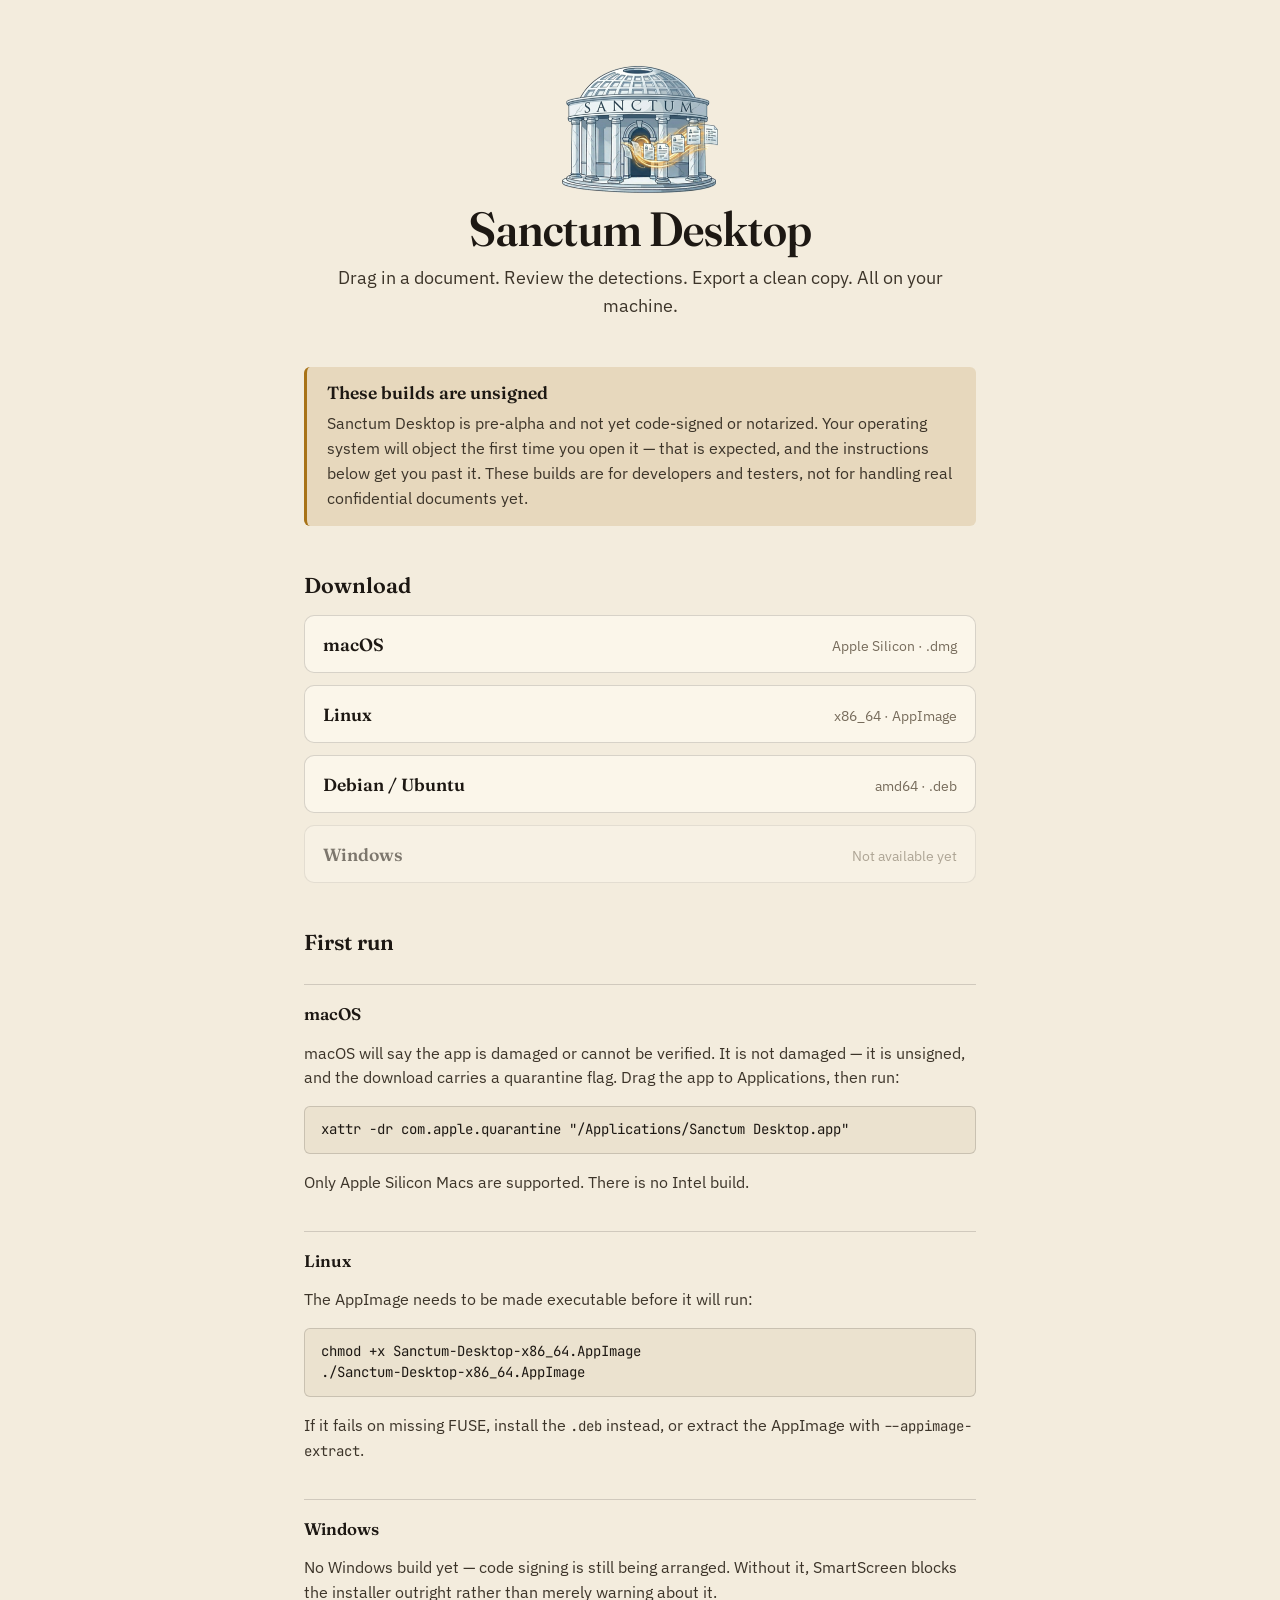
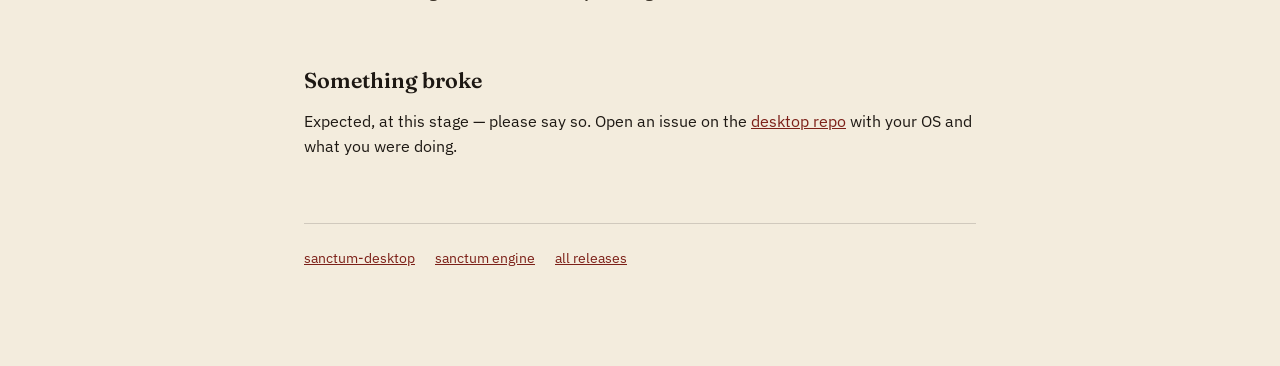
==== index.html @ e1bd347e "Serve the download page without asking for JavaScript index.html carries all three download URLs in " ====
<!doctype html>
<html lang="en">
  <head>
    <meta charset="utf-8" />
    <meta name="viewport" content="width=device-width, initial-scale=1" />
    <title>Sanctum Desktop — Download</title>
    <meta
      name="description"
      content="Drag in a document. Review the detections. Export a clean copy. All on your machine."
    />
    <link rel="icon" href="assets/sanctum-logo.png" />
    <link rel="preconnect" href="https://fonts.googleapis.com" />
    <link rel="preconnect" href="https://fonts.gstatic.com" crossorigin />
    <link
      href="https://fonts.googleapis.com/css2?family=Fraunces:opsz,wght@9..144,400;9..144,600&family=IBM+Plex+Sans:wght@400;500;600&family=JetBrains+Mono:wght@400&display=swap"
      rel="stylesheet"
    />
    <link rel="stylesheet" href="style.css" />
    <script type="module" src="os.js"></script>
  </head>

  <body>
    <main>
      <header class="masthead">
        <img class="logo" src="assets/sanctum-logo.png" alt="" width="160" />
        <h1>Sanctum Desktop</h1>
        <p class="tagline">
          Drag in a document. Review the detections. Export a clean copy. All on
          your machine.
        </p>
      </header>

      <aside class="notice" role="note">
        <h2>These builds are unsigned</h2>
        <p>
          Sanctum Desktop is pre-alpha and not yet code-signed or notarized.
          Your operating system will object the first time you open it — that is
          expected, and the instructions below get you past it. These builds are
          for developers and testers, not for handling real confidential
          documents yet.
        </p>
      </aside>

      <section id="download">
        <h2>Download</h2>

        <ul class="downloads">
          <li class="dl-item" data-for="mac">
            <a
              class="dl"
              data-platform="mac"
              href="https://github.com/FilippoTonci/sanctum-desktop/releases/latest/download/Sanctum-Desktop-arm64.dmg"
            >
              <span class="dl-os">macOS</span>
              <span class="dl-meta">Apple Silicon · .dmg</span>
            </a>
          </li>

          <li class="dl-item" data-for="linux">
            <a
              class="dl"
              data-platform="linux"
              href="https://github.com/FilippoTonci/sanctum-desktop/releases/latest/download/Sanctum-Desktop-x86_64.AppImage"
            >
              <span class="dl-os">Linux</span>
              <span class="dl-meta">x86_64 · AppImage</span>
            </a>
          </li>

          <li class="dl-item" data-for="linux">
            <a
              class="dl"
              data-platform="linux"
              href="https://github.com/FilippoTonci/sanctum-desktop/releases/latest/download/sanctum-desktop-amd64.deb"
            >
              <span class="dl-os">Debian / Ubuntu</span>
              <span class="dl-meta">amd64 · .deb</span>
            </a>
          </li>

          <li class="dl-item dl-unavailable" data-for="windows">
            <span class="dl">
              <span class="dl-os">Windows</span>
              <span class="dl-meta">Not available yet</span>
            </span>
          </li>
        </ul>

        <p id="version" class="version" hidden></p>
      </section>

      <section class="first-run">
        <h2>First run</h2>

        <article class="instructions" data-for="mac">
          <h3>macOS</h3>
          <p>
            macOS will say the app is damaged or cannot be verified. It is not
            damaged — it is unsigned, and the download carries a quarantine
            flag. Drag the app to Applications, then run:
          </p>
          <pre><code>xattr -dr com.apple.quarantine "/Applications/Sanctum Desktop.app"</code></pre>
          <p>Only Apple Silicon Macs are supported. There is no Intel build.</p>
        </article>

        <article class="instructions" data-for="linux">
          <h3>Linux</h3>
          <p>The AppImage needs to be made executable before it will run:</p>
          <pre><code>chmod +x Sanctum-Desktop-x86_64.AppImage
./Sanctum-Desktop-x86_64.AppImage</code></pre>
          <p>
            If it fails on missing FUSE, install the <code>.deb</code> instead,
            or extract the AppImage with <code>--appimage-extract</code>.
          </p>
        </article>

        <article class="instructions" data-for="windows">
          <h3>Windows</h3>
          <p>
            No Windows build yet — code signing is still being arranged. Without
            it, SmartScreen blocks the installer outright rather than merely
            warning about it.
          </p>
        </article>
      </section>

      <section class="reporting">
        <h2>Something broke</h2>
        <p>
          Expected, at this stage — please say so. Open an issue on the
          <a href="https://github.com/FilippoTonci/sanctum-desktop/issues"
            >desktop repo</a
          >
          with your OS and what you were doing.
        </p>
      </section>

      <footer>
        <a href="https://github.com/FilippoTonci/sanctum-desktop"
          >sanctum-desktop</a
        >
        <a href="https://github.com/FilippoTonci/sanctum">sanctum engine</a>
        <a href="https://github.com/FilippoTonci/sanctum-desktop/releases"
          >all releases</a
        >
      </footer>
    </main>
  </body>
</html>
---- style.css ----
/* Tokens copied verbatim from sanctum-desktop/src/renderer/src/index.css.
   If one looks wrong, fix it there and re-copy — the site and the app should
   not drift apart. */
:root {
  color-scheme: light dark;

  --paper: #f3ecdd;
  --paper-elevated: #fbf6ea;
  --paper-sunken: #ebe2cf;
  --ink: #1d1813;
  --ink-soft: #3c3429;
  --ink-muted: #766b5b;
  --hairline: rgba(29, 24, 19, 0.16);
  --oxblood: #7c2018;
  --oxblood-hover: #5e160f;
  --saffron: #a87317;
  --saffron-soft: rgba(168, 115, 23, 0.16);

  --font-display: 'Fraunces', 'Iowan Old Style', 'Hoefler Text', serif;
  --font-body: 'IBM Plex Sans', 'Inter', system-ui, sans-serif;
  --font-mono: 'JetBrains Mono', ui-monospace, SFMono-Regular, Menlo, monospace;

  --radius-md: 6px;
  --radius-lg: 10px;
}

@media (prefers-color-scheme: dark) {
  :root {
    --paper: #1a1612;
    --paper-elevated: #221c16;
    --paper-sunken: #14110d;
    --ink: #ece2cb;
    --ink-soft: #c8bca1;
    --ink-muted: #968a72;
    --hairline: rgba(236, 226, 203, 0.14);
    --oxblood: #d96a5d;
    --oxblood-hover: #e88679;
    --saffron: #d9a854;
    --saffron-soft: rgba(217, 168, 84, 0.18);
  }
}

* {
  box-sizing: border-box;
}

body {
  margin: 0;
  padding: 0;
  background: var(--paper);
  color: var(--ink);
  font-family: var(--font-body);
  font-size: 16px;
  line-height: 1.55;
  -webkit-font-smoothing: antialiased;
}

main {
  max-width: 44rem;
  /* 16px side gutter at phone width. */
  margin: 0 auto;
  padding: 4rem 1rem 6rem;
}

h1,
h2,
h3 {
  font-family: var(--font-display);
  font-weight: 600;
  line-height: 1.15;
  margin: 0 0 0.5rem;
}

h1 {
  font-size: clamp(2rem, 7vw, 3rem);
  font-variation-settings: 'opsz' 144, 'SOFT' 30, 'WONK' 0;
}

h2 {
  font-size: 1.35rem;
}

h3 {
  font-size: 1.05rem;
}

code,
pre {
  font-family: var(--font-mono);
  font-size: 0.875rem;
}

pre {
  background: var(--paper-sunken);
  border: 1px solid var(--hairline);
  border-radius: var(--radius-md);
  padding: 0.75rem 1rem;
  /* Long commands scroll rather than widening the page on a phone. */
  overflow-x: auto;
}

a {
  color: var(--oxblood);
}

/* ---- Masthead ---- */

.masthead {
  text-align: center;
  margin-bottom: 3rem;
}

.logo {
  /* Source is 320px wide, so 160 keeps it exactly 2x for retina. */
  max-width: min(160px, 40vw);
  height: auto;
}

.tagline {
  font-size: 1.1rem;
  color: var(--ink-soft);
  margin: 0.5rem 0 0;
}

/* ---- Unsigned notice ---- */

.notice {
  background: var(--saffron-soft);
  border-left: 3px solid var(--saffron);
  border-radius: var(--radius-md);
  padding: 1rem 1.25rem;
  margin-bottom: 3rem;
}

.notice h2 {
  font-size: 1.1rem;
}

.notice p {
  margin: 0;
  color: var(--ink-soft);
}

/* ---- Downloads ---- */

.downloads {
  list-style: none;
  margin: 1rem 0 0;
  padding: 0;
  display: flex;
  flex-direction: column;
  gap: 0.75rem;
}

.dl {
  display: flex;
  flex-wrap: wrap;
  align-items: baseline;
  justify-content: space-between;
  gap: 0.5rem;
  padding: 0.9rem 1.15rem;
  background: var(--paper-elevated);
  border: 1px solid var(--hairline);
  border-radius: var(--radius-lg);
  text-decoration: none;
  color: var(--ink);
}

a.dl:hover {
  border-color: var(--oxblood);
}

.dl-os {
  font-family: var(--font-display);
  font-size: 1.1rem;
  font-weight: 600;
}

.dl-meta {
  font-size: 0.875rem;
  color: var(--ink-muted);
}

.dl-unavailable .dl {
  opacity: 0.55;
  cursor: not-allowed;
}

.version {
  margin: 1rem 0 0;
  font-size: 0.875rem;
  color: var(--ink-muted);
  text-align: center;
}

/* ---- OS-aware emphasis ----
   Driven entirely by the data-os attribute that os.js sets on <body>. With no
   JS the attribute is absent, every selector below misses, and the page renders
   in document order with all downloads weighted equally — which is a correct
   page, not a degraded one. */

body[data-os='mac'] .dl-item[data-for='mac'],
body[data-os='linux'] .dl-item[data-for='linux'] {
  order: -1;
}

body[data-os='mac'] .dl-item[data-for='mac'] a.dl,
body[data-os='linux'] .dl-item[data-for='linux'] a.dl {
  background: var(--oxblood);
  border-color: var(--oxblood);
  color: var(--paper-elevated);
}

body[data-os='mac'] .dl-item[data-for='mac'] a.dl:hover,
body[data-os='linux'] .dl-item[data-for='linux'] a.dl:hover {
  background: var(--oxblood-hover);
}

body[data-os='mac'] .dl-item[data-for='mac'] .dl-meta,
body[data-os='linux'] .dl-item[data-for='linux'] .dl-meta {
  color: var(--paper-sunken);
}

/* ---- First-run instructions ---- */

.first-run,
.reporting {
  margin-top: 3rem;
}

.instructions {
  border-top: 1px solid var(--hairline);
  padding-top: 1.25rem;
  margin-top: 1.25rem;
}

.instructions p {
  color: var(--ink-soft);
}

body[data-os='mac'] .instructions[data-for='mac'],
body[data-os='linux'] .instructions[data-for='linux'] {
  order: -1;
}

/* Non-matching instructions stay on the page — a tester may be downloading for
   a different machine — but recede. */
body[data-os='mac'] .instructions:not([data-for='mac']),
body[data-os='linux'] .instructions:not([data-for='linux']),
body[data-os='windows'] .instructions:not([data-for='windows']) {
  opacity: 0.6;
}

.first-run {
  display: flex;
  flex-direction: column;
}

.first-run > h2 {
  order: -2;
}

/* ---- Footer ---- */

footer {
  margin-top: 4rem;
  padding-top: 1.5rem;
  border-top: 1px solid var(--hairline);
  display: flex;
  flex-wrap: wrap;
  gap: 1.25rem;
  font-size: 0.875rem;
}
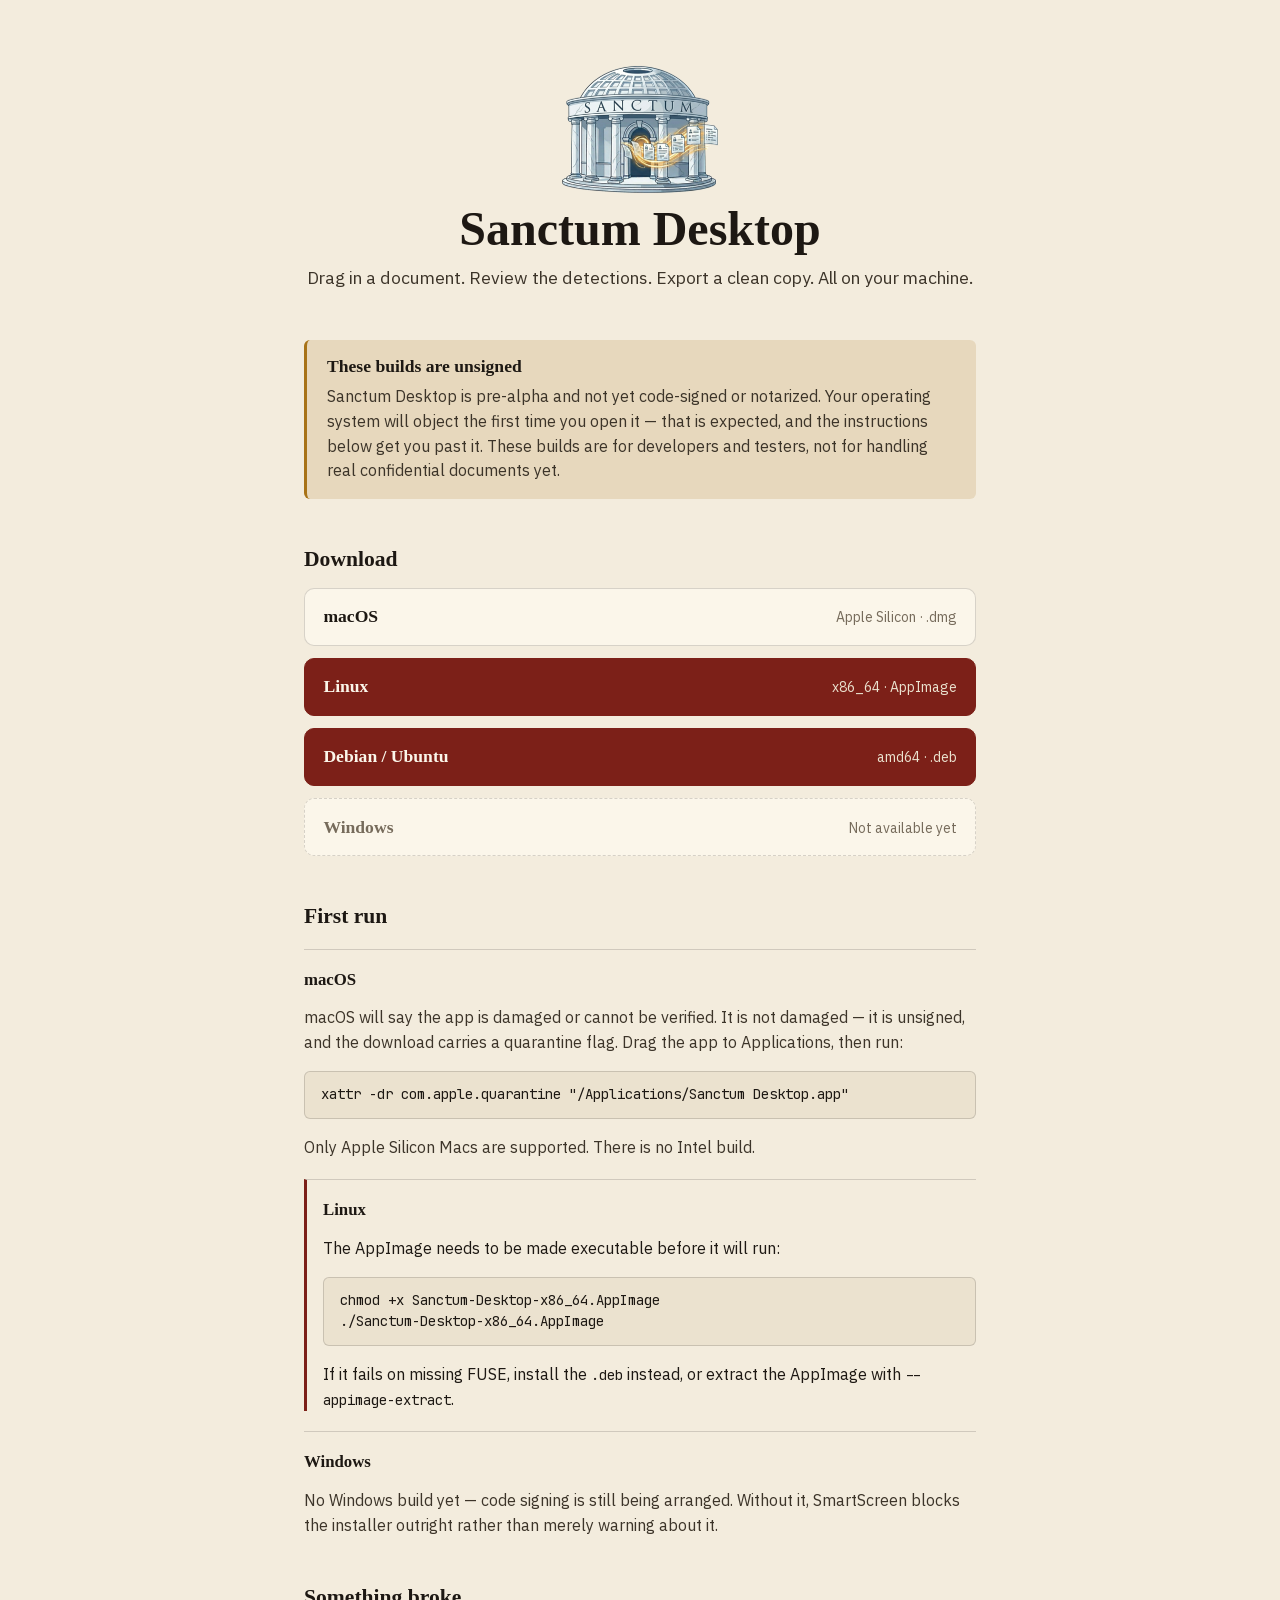
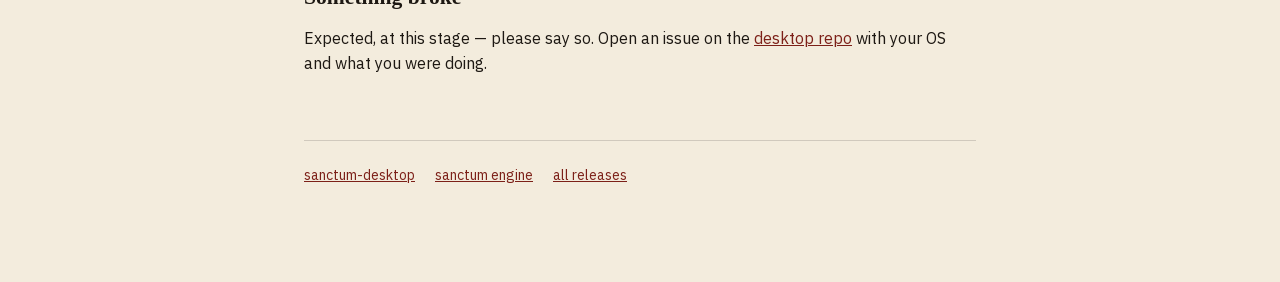
==== commit 7fd43042: "Serve our own fonts, and stop reordering the page Two calls Filippo delegated.  Fonts are now self-h" ====
--- a/index.html
+++ b/index.html
@@ -9,13 +9,23 @@
       content="Drag in a document. Review the detections. Export a clean copy. All on your machine."
     />
     <link rel="icon" href="assets/sanctum-logo.png" />
-    <link rel="preconnect" href="https://fonts.googleapis.com" />
-    <link rel="preconnect" href="https://fonts.gstatic.com" crossorigin />
+    <link rel="stylesheet" href="style.css" />
+    <!-- The two faces that render above the fold; the mono face is only used
+         further down, in the xattr command. -->
     <link
-      href="https://fonts.googleapis.com/css2?family=Fraunces:opsz,wght@9..144,400;9..144,600&family=IBM+Plex+Sans:wght@400;500;600&family=JetBrains+Mono:wght@400&display=swap"
-      rel="stylesheet"
+      rel="preload"
+      href="assets/fonts/fraunces-400-600.woff2"
+      as="font"
+      type="font/woff2"
+      crossorigin
     />
-    <link rel="stylesheet" href="style.css" />
+    <link
+      rel="preload"
+      href="assets/fonts/ibm-plex-sans-400.woff2"
+      as="font"
+      type="font/woff2"
+      crossorigin
+    />
     <script type="module" src="os.js"></script>
   </head>
 
--- a/style.css
+++ b/style.css
@@ -1,3 +1,35 @@
+/* Self-hosted so the page makes no third-party request. This page's pitch is
+   "All on your machine" for a tool whose users care about exactly that, and
+   Google Fonts transmits every visitor's IP to Google. Only the `latin` subset
+   is included; licences in assets/fonts/OFL.txt.
+
+   Fraunces is the variable file, which is what makes the 'SOFT' and 'WONK'
+   axes in --fraunces-display below actually do something — served from Google
+   without those axes requested, they were inert. */
+@font-face {
+  font-family: 'Fraunces';
+  font-style: normal;
+  font-weight: 400 600;
+  font-display: swap;
+  src: url('assets/fonts/fraunces-400-600.woff2') format('woff2');
+}
+
+@font-face {
+  font-family: 'IBM Plex Sans';
+  font-style: normal;
+  font-weight: 400;
+  font-display: swap;
+  src: url('assets/fonts/ibm-plex-sans-400.woff2') format('woff2');
+}
+
+@font-face {
+  font-family: 'JetBrains Mono';
+  font-style: normal;
+  font-weight: 400;
+  font-display: swap;
+  src: url('assets/fonts/jetbrains-mono-400.woff2') format('woff2');
+}
+
 /* Tokens copied verbatim from sanctum-desktop/src/renderer/src/index.css.
    If one looks wrong, fix it there and re-copy — the site and the app should
    not drift apart. */
@@ -182,14 +214,21 @@
 }
 
 .dl-unavailable .dl {
-  opacity: 0.55;
+  /* Not opacity: it composited this text to 2.18:1, below even the 3:1
+     large-text floor — and it is the only thing telling a Windows visitor why
+     there is no button. --ink-muted on --paper-elevated is 4.84:1. */
+  color: var(--ink-muted);
+  background: var(--paper-elevated);
+  border-style: dashed;
   cursor: not-allowed;
 }
 
 .version {
   margin: 1rem 0 0;
   font-size: 0.875rem;
-  color: var(--ink-muted);
+  /* --ink-soft, not --ink-muted: this sits on --paper, where --ink-muted is
+     4.44:1 and misses AA. On --paper-elevated it would be fine. */
+  color: var(--ink-soft);
   text-align: center;
 }
 
@@ -197,12 +236,12 @@
    Driven entirely by the data-os attribute that os.js sets on <body>. With no
    JS the attribute is absent, every selector below misses, and the page renders
    in document order with all downloads weighted equally — which is a correct
-   page, not a degraded one. */
-
-body[data-os='mac'] .dl-item[data-for='mac'],
-body[data-os='linux'] .dl-item[data-for='linux'] {
-  order: -1;
-}
+   page, not a degraded one.
+
+   Emphasis only, never reordering. Moving a row with `order` left tab order
+   and screen-reader order disagreeing with what a Linux visitor saw: the first
+   Tab press landed on the macOS .dmg (WCAG 1.3.2 / 2.4.3). Colour identifies
+   the visitor's platform in a four-row list just as fast. */
 
 body[data-os='mac'] .dl-item[data-for='mac'] a.dl,
 body[data-os='linux'] .dl-item[data-for='linux'] a.dl {
@@ -238,26 +277,21 @@
   color: var(--ink-soft);
 }
 
+/* Non-matching instructions stay on the page — a tester may be downloading for
+   a different machine — and stay fully legible. The visitor's own platform is
+   pulled forward instead of the others being pushed back, because dimming by
+   opacity put this copy at 3.42:1. Emphasis costs nothing; legibility did. */
 body[data-os='mac'] .instructions[data-for='mac'],
-body[data-os='linux'] .instructions[data-for='linux'] {
-  order: -1;
-}
-
-/* Non-matching instructions stay on the page — a tester may be downloading for
-   a different machine — but recede. */
-body[data-os='mac'] .instructions:not([data-for='mac']),
-body[data-os='linux'] .instructions:not([data-for='linux']),
-body[data-os='windows'] .instructions:not([data-for='windows']) {
-  opacity: 0.6;
-}
-
-.first-run {
-  display: flex;
-  flex-direction: column;
-}
-
-.first-run > h2 {
-  order: -2;
+body[data-os='linux'] .instructions[data-for='linux'],
+body[data-os='windows'] .instructions[data-for='windows'] {
+  border-left: 3px solid var(--oxblood);
+  padding-left: 1rem;
+}
+
+body[data-os='mac'] .instructions[data-for='mac'] p,
+body[data-os='linux'] .instructions[data-for='linux'] p,
+body[data-os='windows'] .instructions[data-for='windows'] p {
+  color: var(--ink);
 }
 
 /* ---- Footer ---- */
